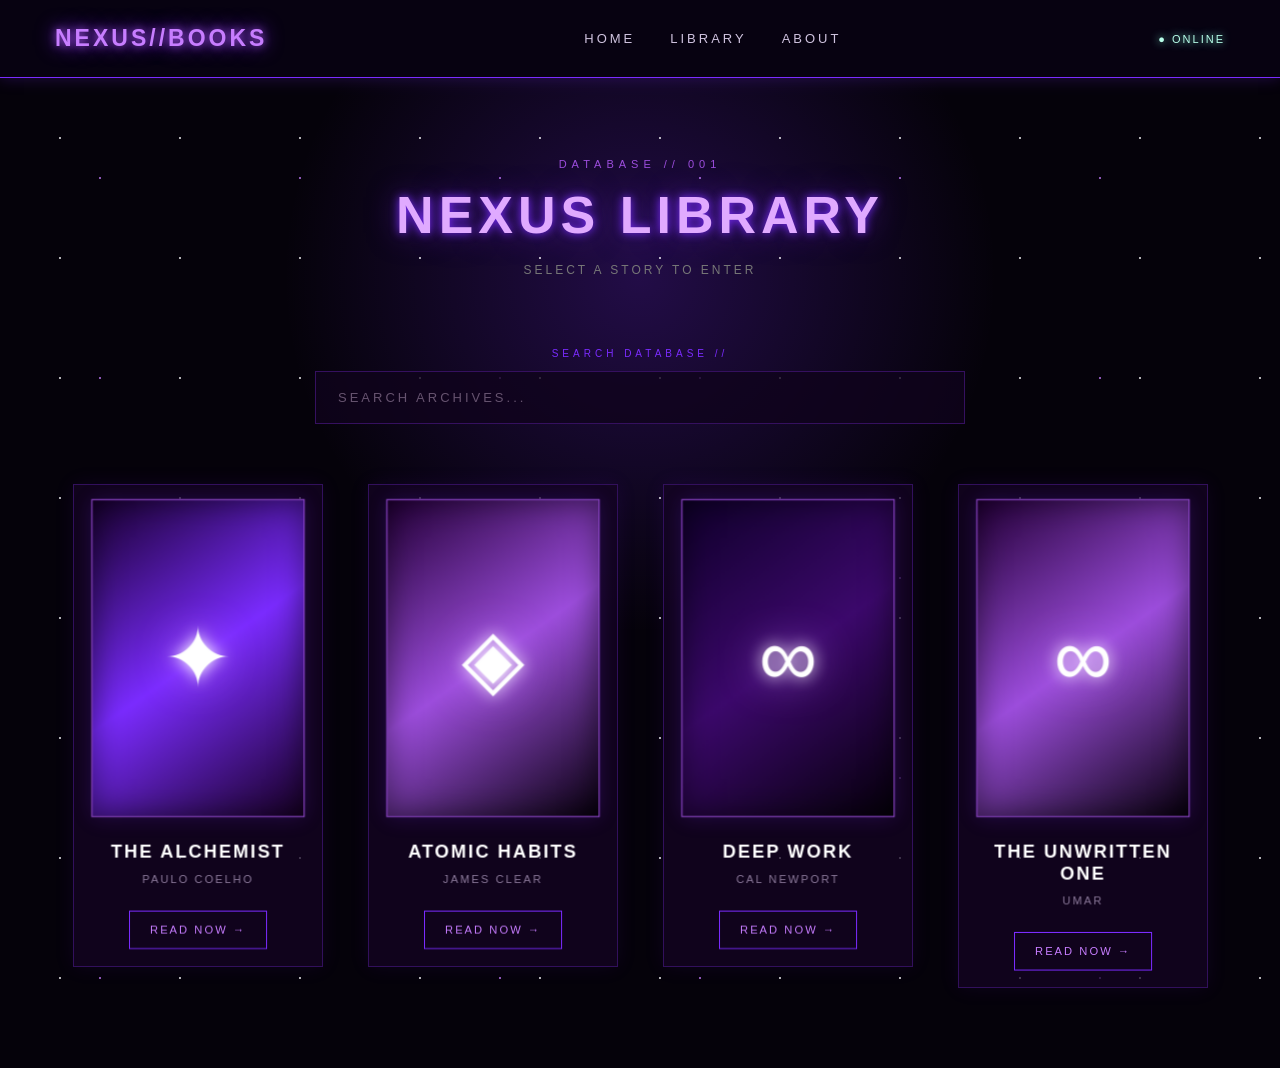
==== library.html @ 81592c5c "Initial NEXUS BOOKS website" ====
<!DOCTYPE html>

<html lang="en">

<head>

    <meta charset="UTF-8">

    <meta name="viewport"
          content="width=device-width, initial-scale=1.0">

    <title>NEXUS//BOOKS — Library</title>

    <link rel="stylesheet"
          href="css/style.css">

</head>


<body>

<header>

    <div class="logo">
        NEXUS//BOOKS
    </div>

    <nav>

        <a href="index.html">
            HOME
        </a>

        <a href="library.html">
            LIBRARY
        </a>

        <a href="about.html">
            ABOUT
        </a>

    </nav>

    <div class="status">
        ● ONLINE
    </div>

</header>


<main class="library">

    <div class="stars"></div>


    <section class="library-title">

        <p>
            DATABASE // 001
        </p>

        <h1>
            NEXUS LIBRARY
        </h1>

        <span>
            SELECT A STORY TO ENTER
        </span>

    </section>
<div class="library-search">

    <span>SEARCH DATABASE //</span>

    <input
        type="text"
        id="book-search"
        placeholder="SEARCH ARCHIVES..."
        autocomplete="off"
    >

</div>

    <section class="book-grid">


        <!-- BOOK 1 -->
    <div class="book-float">

    
        <article class="book-card">

            <div class="cover">
                <div class="cover-symbol">✦</div>
            </div>

            <h2>
                THE ALCHEMIST
            </h2>

            <p>
                PAULO COELHO
            </p>

            <a href="reader.html?book=alchemist"
               class="read-button open-book">

                READ NOW →

            </a>

        </article>

    </div>


        <!-- BOOK 2 -->
    <div class="book-float">

    
        <article class="book-card">

            <div class="cover purple">
                <div class="cover-symbol">◈</div>
            </div>

            <h2>
                ATOMIC HABITS
            </h2>

            <p>
                JAMES CLEAR
            </p>

            <a href="reader.html?book=atomic"
               class="read-button open-book">

                READ NOW →

            </a>

        </article>

    </div>
        <!-- BOOK 3 -->
    <div class="book-float">

    
        <article class="book-card">

            <div class="cover blue">
                <div class="cover-symbol">∞</div>
            </div>

            <h2>
                DEEP WORK
            </h2>

            <p>
                CAL NEWPORT
            </p>

            <a href="reader.html?book=deepwork"
               class="read-button open-book">

                READ NOW →

            </a>

        </article>

    </div>
        <!-- BOOK 4 -->
    <div class="book-float">

    
        <article class="book-card">

           <div class="cover purple">
                <div class="cover-symbol">∞</div>
            </div>


             <h2>
                THE UNWRITTEN ONE
            </h2>

            <p>
                UMAR
            </p>

            <a href="reader.html?book=unwritten"
                class="read-button open-book">

                READ NOW →

            </a>

        </article>
    </div>

    </section>

</main>
<div class="book-transition">

    <div class="transition-book">
        ✦
    </div>

    <p>
        OPENING ARCHIVE...
    </p>

</div>

<script src="js/script.js"></script>
</body>

</html>
---- css/style.css ----
* {
    margin: 0;
    padding: 0;
    box-sizing: border-box;
}

body {
    background: #05020a;
    color: #ffffff;
    font-family: Arial, sans-serif;
}


/* =========================
   NAVIGATION
========================= */

header {
    height: 78px;

    display: flex;
    align-items: center;
    justify-content: space-between;

    padding: 0 55px;

    background: rgba(8, 3, 18, 0.9);

    border-bottom: 1px solid #7b2cff;

    box-shadow:
        0 0 15px rgba(123, 44, 255, 0.25);

    position: relative;
    z-index: 10;
}


.logo {
    color: #c77dff;

    font-size: 23px;

    font-weight: bold;

    letter-spacing: 3px;

    text-shadow:
        0 0 8px #9d4edd,
        0 0 20px #7b2cff;
}


nav {
    display: flex;

    gap: 35px;
}


nav a {
    color: #cfc3df;

    text-decoration: none;

    font-size: 13px;

    letter-spacing: 3px;

    transition: 0.3s;
}


nav a:hover {
    color: #e0aaff;

    text-shadow:
        0 0 8px #c77dff,
        0 0 20px #7b2cff;
}


.status {
    color: #b8ffea;

    font-size: 11px;

    letter-spacing: 2px;

    text-shadow:
        0 0 8px #7bffda;
}


/* =========================
   HERO
========================= */

.hero {

    min-height: calc(100vh - 78px);

    display: flex;

    align-items: center;

    padding-left: 100px;

    position: relative;

    overflow: hidden;


    background:

        radial-gradient(
            circle at 75% 45%,
            rgba(123, 44, 255, 0.35),
            transparent 25%
        ),

        radial-gradient(
            circle at 25% 80%,
            rgba(157, 78, 221, 0.15),
            transparent 30%
        ),

        linear-gradient(
            135deg,
            #030107,
            #0b0315,
            #120522,
            #05020a
        );
}


/* PURPLE GLOW */

.hero::before {

    content: "";

    position: absolute;

    width: 500px;

    height: 500px;

    right: 8%;

    top: 50%;

    transform: translateY(-50%);

    border-radius: 50%;

    border: 1px solid rgba(199, 125, 255, 0.25);

    box-shadow:

        0 0 40px rgba(123, 44, 255, 0.2),

        0 0 100px rgba(123, 44, 255, 0.15),

        inset 0 0 60px rgba(123, 44, 255, 0.1);
}


/* SECOND HOLOGRAM RING */

.hero::after {

    content: "";

    position: absolute;

    width: 300px;

    height: 300px;

    right: 15%;

    top: 50%;

    transform: translateY(-50%);

    border-radius: 50%;

    border: 1px solid rgba(224, 170, 255, 0.3);

    box-shadow:
        0 0 30px rgba(199, 125, 255, 0.25);

}


/* =========================
   HERO CONTENT
========================= */

.hero-content {

    max-width: 720px;

    position: relative;

    z-index: 2;
}


.system-text {

    color: #c77dff;

    letter-spacing: 5px;

    font-size: 12px;

    margin-bottom: 28px;

    text-shadow:
        0 0 10px #7b2cff;
}


.hero h1 {

    font-size: 76px;

    line-height: 0.95;

    letter-spacing: 4px;

    margin-bottom: 30px;

    background:

        linear-gradient(
            90deg,
            #ffffff,
            #e0aaff,
            #9d4edd
        );

    -webkit-background-clip: text;

    -webkit-text-fill-color: transparent;

    text-shadow:
        0 0 30px rgba(157, 78, 221, 0.2);
}


.hero-text {

    color: #9f91ad;

    font-size: 18px;

    line-height: 1.7;

    margin-bottom: 40px;

    max-width: 500px;
}


/* =========================
   FUTURISTIC BUTTON
========================= */

.cyber-button {

    display: inline-block;

    padding: 17px 32px;

    color: #e0aaff;

    text-decoration: none;

    letter-spacing: 3px;

    font-size: 13px;

    border: 1px solid #9d4edd;

    background: rgba(123, 44, 255, 0.08);

    box-shadow:

        0 0 10px rgba(123, 44, 255, 0.3),

        inset 0 0 10px rgba(123, 44, 255, 0.08);

    transition: 0.3s;
}


.cyber-button:hover {

    color: white;

    background: #7b2cff;

    box-shadow:

        0 0 15px #7b2cff,

        0 0 40px rgba(123, 44, 255, 0.6);

    transform: translateY(-2px);
}


/* =========================
   FUTURISTIC GRID
========================= */

.hero {

    background-image:

        linear-gradient(
            rgba(123, 44, 255, 0.025) 1px,
            transparent 1px
        ),

        linear-gradient(
            90deg,
            rgba(123, 44, 255, 0.025) 1px,
            transparent 1px
        ),

        radial-gradient(
            circle at 75% 45%,
            rgba(123, 44, 255, 0.35),
            transparent 25%
        ),

        linear-gradient(
            135deg,
            #030107,
            #0b0315,
            #120522,
            #05020a
        );

    background-size:
        50px 50px,
        50px 50px,
        auto,
        auto;
}


/* =========================
   MOBILE
========================= */

@media (max-width: 700px) {

    header {
        padding: 0 20px;
    }

    nav {
        display: none;
    }

    .hero {
        padding: 40px;
    }

    .hero h1 {
        font-size: 48px;
    }

    .hero::before {
        right: -200px;
    }

    .hero::after {
        right: -100px;
    }
}

/* =========================
   SPACE MOTION EFFECT
========================= */

body {
    overflow-x: hidden;
}


/* Moving space background */

.hero {
    animation: spaceMove 18s ease-in-out infinite alternate;
}


@keyframes spaceMove {

    0% {
        background-position:
            0% 0%,
            0% 0%,
            0% 0%,
            0% 0%;
    }

    50% {
        background-position:
            80px 40px,
            -60px 30px,
            20% 40%,
            0% 0%;
    }

    100% {
        background-position:
            150px 80px,
            -120px 60px,
            30% 50%,
            0% 0%;
    }

}

/* =========================
   FLOATING STARS
========================= */

.stars {

    position: absolute;

    inset: 0;

    pointer-events: none;

    opacity: 0.7;

    background-image:

        radial-gradient(
            circle,
            #ffffff 1px,
            transparent 1px
        ),

        radial-gradient(
            circle,
            #c77dff 1px,
            transparent 1px
        );

    background-size:
        120px 120px,
        200px 200px;

    animation:
        starsMove 30s linear infinite;

}


@keyframes starsMove {

    from {
        transform: translate(0, 0);
    }

    to {
        transform: translate(-200px, 120px);
    }

}

/* =========================
   FLOATING PLANET
========================= */

.planet {
    position: relative;

    width: 180px;
    height: 180px;

    border-radius: 50%;

    background:
        radial-gradient(
            circle at 35% 30%,
            #d8b4fe,
            #7b2cff 35%,
            #25004a 70%,
            #09000f
        );

    box-shadow:
        0 0 25px #7b2cff,
        0 0 70px rgba(123, 44, 255, 0.6),
        0 0 140px rgba(123, 44, 255, 0.3);

    transition: transform 0.2s ease-out;
}
    


.planet::before {

    content: "";

    position: absolute;

    width: 280px;

    height: 70px;

    left: -50px;

    top: 55px;

    border: 1px solid rgba(224, 170, 255, 0.6);

    border-radius: 50%;

    transform: rotate(-20deg);

    box-shadow:
        0 0 15px rgba(199, 125, 255, 0.5);

}

/* =========================
   NEXUS LIBRARY
========================= */

.library {

    min-height: calc(100vh - 78px);

    position: relative;

    overflow: hidden;

    padding: 80px 60px;

    background:

        radial-gradient(
            circle at 50% 20%,
            rgba(123, 44, 255, 0.25),
            transparent 35%
        ),

        #05020a;

}


/* TITLE */

.library-title {

    text-align: center;

    position: relative;

    z-index: 2;

    margin-bottom: 70px;

}


.library-title p {

    color: #9d4edd;

    letter-spacing: 5px;

    font-size: 11px;

    margin-bottom: 15px;

}


.library-title h1 {

    font-size: 52px;

    letter-spacing: 5px;

    margin-bottom: 15px;

    color: #e0aaff;

    text-shadow:

        0 0 10px #7b2cff,

        0 0 30px rgba(123,44,255,0.5);

}


.library-title span {

    color: #777;

    font-size: 12px;

    letter-spacing: 3px;

}


/* BOOK GRID */

.book-grid {

    display: flex;

    justify-content: center;

    gap: 45px;

    flex-wrap: wrap;

    position: relative;

    z-index: 2;

}


/* BOOK CARD */

.book-card {

    width: 250px;

    padding: 20px;

    text-align: center;

    background:

        rgba(20, 5, 35, 0.75);

    border: 1px solid #32105c;

    box-shadow:

        0 0 20px rgba(123,44,255,0.08);

    transition: 0.4s;

}


.book-card:hover {

    transform:
        translateY(-15px)
        scale(1.03);

    border-color: #9d4edd;

    box-shadow:

        0 0 15px #7b2cff,

        0 0 45px rgba(123,44,255,0.35);

}


/* BOOK COVER */

.cover {

    height: 310px;

    margin-bottom: 25px;

    display: flex;

    align-items: center;

    justify-content: center;

    background:

        linear-gradient(
            145deg,
            #19002f,
            #7b2cff,
            #170024
        );

    border: 1px solid #9d4edd;

    box-shadow:

        inset 0 0 30px rgba(0,0,0,0.5),

        0 0 20px rgba(123,44,255,0.2);

}


.cover.purple {

    background:

        linear-gradient(
            145deg,
            #240038,
            #9d4edd,
            #08000e
        );

}


.cover.blue {

    background:

        linear-gradient(
            145deg,
            #10002b,
            #3c096c,
            #05000a
        );

}


.cover-symbol {

    font-size: 80px;

    color: #ffffff;

    text-shadow:

        0 0 15px #ffffff,

        0 0 40px #c77dff;

}


.book-card h2 {

    font-size: 18px;

    letter-spacing: 2px;

    margin-bottom: 10px;

}


.book-card p {

    color: #8d7b9c;

    font-size: 11px;

    letter-spacing: 2px;

    margin-bottom: 25px;

}


/* READ BUTTON */

.read-button {

    display: inline-block;

    padding: 12px 20px;

    border: 1px solid #7b2cff;

    color: #c77dff;

    text-decoration: none;

    font-size: 11px;

    letter-spacing: 2px;

    transition: 0.3s;

}


.read-button:hover {

    background: #7b2cff;

    color: white;

    box-shadow:

        0 0 15px #7b2cff,

        0 0 35px rgba(123,44,255,0.5);

}


/* MOBILE */

@media (max-width: 700px) {

    .library {

        padding: 60px 20px;

    }

    .library-title h1 {

        font-size: 36px;

    }

}

/* =========================
   FUTURISTIC READER
========================= */

.reader {

    min-height: calc(100vh - 78px);

    position: relative;

    overflow: hidden;

    padding: 70px 20px;

    background:

        radial-gradient(
            circle at 50% 20%,
            rgba(123, 44, 255, 0.25),
            transparent 35%
        ),

        linear-gradient(
            135deg,
            #030107,
            #0c0317,
            #05020a
        );

}


/* MOVING SPACE */

.reader-stars {

    position: absolute;

    inset: 0;

    pointer-events: none;

    background-image:

        radial-gradient(
            circle,
            rgba(255,255,255,0.8) 1px,
            transparent 1px
        ),

        radial-gradient(
            circle,
            rgba(199,125,255,0.6) 1px,
            transparent 1px
        );

    background-size:
        130px 130px,
        220px 220px;

    animation:
        readerStars 35s linear infinite;

}


@keyframes readerStars {

    from {
        transform: translate(0, 0);
    }

    to {
        transform: translate(-200px, 150px);
    }

}


/* READER HEADER */

.reader-header {

    position: relative;

    z-index: 2;

    text-align: center;

    margin-bottom: 45px;

}


.reader-header p {

    color: #9d4edd;

    font-size: 11px;

    letter-spacing: 5px;

    margin-bottom: 15px;

}


.reader-header h1 {

    font-size: 48px;

    letter-spacing: 5px;

    color: #e0aaff;

    text-shadow:

        0 0 10px #7b2cff,

        0 0 30px rgba(123,44,255,0.5);

    margin-bottom: 15px;

}


.reader-header span {

    color: #887995;

    letter-spacing: 3px;

    font-size: 12px;

}


/* READING PANEL */

.reading-panel {

    position: relative;

    z-index: 2;

    max-width: 850px;

    margin: auto;

    padding: 60px 75px;

    background:

        rgba(10, 3, 20, 0.88);

    border:

        1px solid #35105f;

    box-shadow:

        0 0 30px rgba(123,44,255,0.12),

        inset 0 0 40px rgba(123,44,255,0.03);

}


/* CHAPTER */

.chapter-number {

    color: #9d4edd;

    font-size: 11px;

    letter-spacing: 4px;

    margin-bottom: 15px;

}


.chapter h2 {

    color: #ffffff;

    font-size: 32px;

    margin-bottom: 35px;

}


.chapter p {

    color: #b9aabe;

    font-family: Georgia, serif;

    font-size: inherit;

    line-height: 2;

    margin-bottom: 25px;

}


/* CONTROLS */

.reader-controls {

    position: relative;

    z-index: 2;

    max-width: 850px;

    margin: 25px auto 0;

    display: flex;

    justify-content: space-between;

    align-items: center;

}


.reader-controls button {

    background: transparent;

    border: 1px solid #7b2cff;

    color: #c77dff;

    padding: 12px 20px;

    letter-spacing: 2px;

    cursor: pointer;

}


.reader-controls button:hover {

    background: #7b2cff;

    color: white;

    box-shadow:

        0 0 15px #7b2cff;

}


.reader-controls span {

    color: #716477;

    font-size: 11px;

    letter-spacing: 3px;

}


/* MOBILE */

@media (max-width: 700px) {

    .reader {

        padding: 50px 15px;

    }

    .reader-header h1 {

        font-size: 32px;

    }

    .reading-panel {

        padding: 35px 25px;

    }

    .chapter p {

        font-size: inherit;
        

    }

    .reader-controls span {

        display: none;

    }

}

/* =========================
   READING PROGRESS
========================= */

.progress-container {

    position: fixed;

    top: 78px;
    left: 0;

    width: 100%;
    height: 3px;

    background: #160726;

    z-index: 100;

}


#progress-bar {

    width: 0%;

    height: 100%;

    background: linear-gradient(
        90deg,
        #7b2cff,
        #c77dff,
        #ffffff
    );

    box-shadow:
        0 0 10px #9d4edd,
        0 0 20px #7b2cff;

    transition: width 0.5s ease;

}

/* =========================
   READER TOOLS
========================= */

.reader-tools {

    position: relative;

    z-index: 2;

    max-width: 850px;

    margin: 0 auto 15px;

    display: flex;

    justify-content: flex-end;

    align-items: center;

    gap: 10px;

}


.reader-tools span {

    color: #6f6278;

    font-size: 10px;

    letter-spacing: 2px;

}


.reader-tools button {

    width: 40px;
    height: 32px;

    background: rgba(123, 44, 255, 0.08);

    border: 1px solid #35105f;

    color: #c77dff;

    cursor: pointer;

}


.reader-tools button:hover {

    border-color: #9d4edd;

    box-shadow:
        0 0 10px rgba(157, 78, 221, 0.5);

}

#book-content {
    font-size: 18px;
} 

.page-change {

    animation: pageShift 0.45s ease;

}


@keyframes pageShift {

    0% {

        opacity: 0;

        transform:
            translateY(15px);

    }

    100% {

        opacity: 1;

        transform:
            translateY(0);

    }

}

/* =========================
   3D FLOATING BOOKS
========================= */

/* FLOATING WRAPPER */

.book-float {
    animation: bookFloat 5s ease-in-out infinite;
}

.book-float:nth-child(2) {
    animation-delay: 1s;
}

.book-float:nth-child(3) {
    animation-delay: 2s;
}

.book-float:nth-child(4) {
    animation-delay: 3s;
}

@keyframes bookFloat {

    0%, 100% {
        transform: translateY(0);
    }

    50% {
        transform: translateY(-12px);
    }
}

@keyframes bookFloat {

    0%, 100% {
        transform: translateY(0);
    }

    50% {
        transform: translateY(-12px);
    }
}

.book-card {
    transform-style: preserve-3d;
    will-change: transform;
}

.book-card .cover {
    transform: translateZ(25px);
}

.book-card h2,
.book-card p,
.book-card .read-button {
    position: relative;
    transform: translateZ(15px);
}

.book-float {
    perspective: 1000px;
}

.book-card {
    transition:
        transform 0.15s ease,
        box-shadow 0.3s ease,
        border-color 0.3s ease;
}

.stars {
    transition: transform 0.2s ease-out;
}

.planet {
    transition: transform 0.25s ease-out;
}

/* =========================
   PLANET FLOAT WRAPPER
========================= */

.planet-float {
    position: absolute;

    width: 180px;
    height: 180px;

    right: 18%;
    top: 50%;

    animation: planetFloat 6s ease-in-out infinite;

    z-index: 1;
}


@keyframes planetFloat {

    0%, 100% {
        transform: translateY(-50%);
    }

    50% {
        transform: translateY(calc(-50% - 20px));
    }

}

/* =========================
   NEXUS WARP TRANSITION
========================= */

.warp-screen {

    position: fixed;

    inset: 0;

    background: #020006;

    z-index: 9999;

    display: flex;

    align-items: center;

    justify-content: center;

    opacity: 0;

    visibility: hidden;

    overflow: hidden;

    transition:
        opacity 0.3s ease,
        visibility 0.3s ease;
}


/* WHEN WARP STARTS */

.warp-screen.active {

    opacity: 1;

    visibility: visible;
}


/* CENTRAL PORTAL */

.warp-core {

    width: 20px;
    height: 20px;

    border-radius: 50%;

    background: white;

    box-shadow:

        0 0 20px white,

        0 0 50px #c77dff,

        0 0 100px #7b2cff,

        0 0 200px #7b2cff;

}


/* START THE PORTAL EXPLOSION */

.warp-screen.active .warp-core {

    animation:
        warpCore 1.5s ease-in forwards;
}


@keyframes warpCore {

    0% {

        transform: scale(0.2);

        opacity: 0;

    }


    30% {

        transform: scale(1);

        opacity: 1;

    }


    70% {

        transform: scale(12);

    }


    100% {

        transform: scale(100);

        opacity: 1;

    }

}


/* SYSTEM MESSAGE */

.warp-text {

    position: absolute;

    bottom: 15%;

    color: #c77dff;

    font-size: 11px;

    letter-spacing: 5px;

    opacity: 0;

    text-shadow:
        0 0 10px #7b2cff;

}


.warp-screen.active .warp-text {

    animation:
        warpText 1.4s ease forwards;

}


@keyframes warpText {

    0% {
        opacity: 0;
    }

    30% {
        opacity: 1;
    }

    70% {
        opacity: 1;
    }

    100% {
        opacity: 0;
    }

}

.warp-screen::before,
.warp-screen::after {

    content: "";

    position: absolute;

    width: 2px;
    height: 120px;

    background:
        linear-gradient(
            transparent,
            #c77dff,
            white,
            transparent
        );

    top: 50%;
    left: 50%;

    opacity: 0;

}


.warp-screen.active::before {

    animation:
        warpLineOne 0.7s linear infinite;

}


.warp-screen.active::after {

    animation:
        warpLineTwo 0.6s linear infinite;

}


@keyframes warpLineOne {

    from {

        opacity: 0;

        transform:
            translate(-300px, -300px)
            rotate(-45deg)
            scaleY(0.2);

    }

    to {

        opacity: 1;

        transform:
            translate(300px, 300px)
            rotate(-45deg)
            scaleY(4);

    }

}


@keyframes warpLineTwo {

    from {

        opacity: 0;

        transform:
            translate(300px, -300px)
            rotate(45deg)
            scaleY(0.2);

    }

    to {

        opacity: 1;

        transform:
            translate(-300px, 300px)
            rotate(45deg)
            scaleY(4);

    }

}

/* =========================
   BOOK OPEN TRANSITION
========================= */

.book-transition {

    position: fixed;

    inset: 0;

    z-index: 9999;

    background:
        radial-gradient(
            circle,
            #21003d,
            #07000d 60%
        );

    display: flex;

    flex-direction: column;

    align-items: center;

    justify-content: center;

    opacity: 0;

    visibility: hidden;

    transition:
        opacity 0.3s ease,
        visibility 0.3s ease;

}


.book-transition.active {

    opacity: 1;

    visibility: visible;

}


/* FUTURISTIC BOOK */

.transition-book {

    width: 140px;

    height: 210px;

    display: flex;

    align-items: center;

    justify-content: center;

    border: 1px solid #c77dff;

    background:

        linear-gradient(
            135deg,
            #130023,
            #7b2cff,
            #1b0031
        );

    color: white;

    font-size: 60px;

    box-shadow:

        0 0 20px #7b2cff,

        0 0 60px rgba(123,44,255,0.7);

}


.book-transition.active .transition-book {

    animation:
        bookZoom 1.3s ease-in forwards;

}


@keyframes bookZoom {

    0% {

        transform:
            scale(0.4)
            rotateY(45deg);

        opacity: 0;

    }

    35% {

        transform:
            scale(1)
            rotateY(0deg);

        opacity: 1;

    }

    70% {

        transform:
            scale(1.4)
            rotateY(-10deg);

    }

    100% {

        transform:
            scale(7);

        opacity: 0;

    }

}


/* TEXT */

.book-transition p {

    margin-top: 35px;

    color: #c77dff;

    letter-spacing: 5px;

    font-size: 11px;

    opacity: 0;

}


.book-transition.active p {

    animation:
        archiveText 1.1s ease forwards;

}


@keyframes archiveText {

    0% {
        opacity: 0;
    }

    30% {
        opacity: 1;
    }

    75% {
        opacity: 1;
    }

    100% {
        opacity: 0;
    }

}
/* =========================
   NEXUS DATABASE SEARCH
========================= */

.library-search {
    position: relative;
    z-index: 5;

    max-width: 650px;
    margin: 0 auto 60px;

    text-align: center;
}

.library-search span {
    display: block;

    margin-bottom: 12px;

    color: #7b2cff;

    font-size: 10px;
    letter-spacing: 4px;
}

.library-search input {
    width: 100%;

    padding: 18px 22px;

    color: #e0aaff;

    background:
        rgba(15, 3, 28, 0.8);

    border: 1px solid #35105f;
    outline: none;

    font-size: 13px;
    letter-spacing: 3px;

    transition: 0.3s;
}

.library-search input::placeholder {
    color: #66536f;
}

.library-search input:focus {
    border-color: #9d4edd;

    box-shadow:
        0 0 10px rgba(157, 78, 221, 0.5),
        0 0 35px rgba(123, 44, 255, 0.2);
}

/* =========================
   NEXUS ABOUT PAGE
========================= */

.about-page {

    min-height: calc(100vh - 78px);

    position: relative;

    overflow: hidden;

    display: flex;

    align-items: center;

    padding: 80px 10%;

    background:

        radial-gradient(
            circle at 75% 50%,
            rgba(123, 44, 255, 0.28),
            transparent 30%
        ),

        linear-gradient(
            135deg,
            #020005,
            #0b0216,
            #120321,
            #05020a
        );
}


.about-content {

    max-width: 650px;

    position: relative;

    z-index: 3;
}


.about-content h1 {

    font-size: 68px;

    line-height: 1;

    letter-spacing: 4px;

    margin-bottom: 30px;

    background:
        linear-gradient(
            90deg,
            #ffffff,
            #e0aaff,
            #7b2cff
        );

    -webkit-background-clip: text;

    -webkit-text-fill-color: transparent;
}


.about-text {

    max-width: 550px;

    color: #a698ad;

    font-size: 18px;

    line-height: 1.8;

    margin-bottom: 25px;
}


/* GLOWING SPACE ORB */

.about-orb {

    position: absolute;

    right: 12%;

    width: 340px;
    height: 340px;

    border-radius: 50%;

    border:
        1px solid rgba(199,125,255,0.25);

    display: flex;

    align-items: center;

    justify-content: center;

    animation:
        orbFloat 6s ease-in-out infinite;
}


.orb-core {

    width: 140px;
    height: 140px;

    border-radius: 50%;

    background:
        radial-gradient(
            circle at 35% 30%,
            #ffffff,
            #c77dff 20%,
            #7b2cff 55%,
            #170029
        );

    box-shadow:
        0 0 25px #9d4edd,
        0 0 70px rgba(123,44,255,0.6),
        0 0 150px rgba(123,44,255,0.3);
}


@keyframes orbFloat {

    0%, 100% {

        transform:
            translateY(0)
            rotate(0deg);

    }

    50% {

        transform:
            translateY(-20px)
            rotate(8deg);

    }

}


/* MOBILE */

@media (max-width: 800px) {

    .about-page {

        padding: 60px 30px;

    }


    .about-content h1 {

        font-size: 44px;

    }


    .about-orb {

        opacity: 0.25;

        right: -160px;

    }

}

/* =========================
   NEXUS BOOT SCREEN
========================= */

#loader {

    position: fixed;

    inset: 0;

    z-index: 20000;

    display: flex;

    align-items: center;

    justify-content: center;

    background:
        radial-gradient(
            circle at center,
            rgba(123,44,255,0.18),
            transparent 35%
        ),
        #020006;

    transition:
        opacity 0.7s ease,
        visibility 0.7s ease;
}


#loader.hide {

    opacity: 0;

    visibility: hidden;

}


/* BOX */

.loader-box {

    width: 420px;

    max-width: 85%;

    text-align: center;
}


.loader-label {

    color: #7b2cff;

    font-size: 11px;

    letter-spacing: 5px;

    margin-bottom: 20px;
}


.loader-box h1 {

    color: #e0aaff;

    font-size: 30px;

    letter-spacing: 5px;

    margin-bottom: 30px;

    text-shadow:
        0 0 10px #7b2cff,
        0 0 30px rgba(123,44,255,0.5);
}


/* LOADING BAR */

.loader-track {

    width: 100%;

    height: 6px;

    border: 1px solid #35105f;

    background: #0b0214;

    overflow: hidden;

    margin-bottom: 18px;
}


#loader-bar {

    width: 0%;

    height: 100%;

    background:
        linear-gradient(
            90deg,
            #7b2cff,
            #c77dff,
            #ffffff
        );

    box-shadow:
        0 0 15px #9d4edd;

    transition: width 0.15s linear;
}


#loader-percent {

    color: #c77dff;

    font-size: 12px;

    letter-spacing: 3px;

    margin-bottom: 15px;
}


#loader-status {

    color: #66536f;

    font-size: 10px;

    letter-spacing: 3px;
}

/* =========================
   FEATURED SPACE ARCHIVE
========================= */

.featured-section {

    min-height: 100vh;

    position: relative;

    padding: 120px 8%;

    text-align: center;

    overflow: hidden;

    background:

        radial-gradient(
            circle at 50% 0%,
            rgba(123, 44, 255, 0.25),
            transparent 35%
        ),

        radial-gradient(
            circle at 10% 70%,
            rgba(90, 20, 150, 0.12),
            transparent 30%
        ),

        #030107;
}


/* HEADING */

.featured-heading {

    margin-bottom: 70px;

}


.featured-heading p {

    color: #9d4edd;

    font-size: 10px;

    letter-spacing: 5px;

    margin-bottom: 15px;

}


.featured-heading h2 {

    font-size: 50px;

    letter-spacing: 5px;

    color: #e0aaff;

    margin-bottom: 15px;

    text-shadow:
        0 0 20px rgba(123,44,255,0.5);

}


.featured-heading span {

    color: #70647a;

    font-size: 11px;

    letter-spacing: 3px;

}


/* BOOK GRID */

.featured-grid {

    display: flex;

    justify-content: center;

    align-items: center;

    gap: 60px;

    flex-wrap: wrap;

    margin-bottom: 70px;

}


/* BOOK */

.featured-book {

    width: 230px;

    opacity: 0;

    transform: translateY(80px);

    transition:
        opacity 0.9s ease,
        transform 0.9s ease;

}


/* WHEN JAVASCRIPT REVEALS IT */

.featured-book.reveal {

    opacity: 1;

    transform: translateY(0);

}


.featured-cover {

    height: 320px;

    display: flex;

    justify-content: center;

    align-items: center;

    margin-bottom: 25px;

    font-size: 70px;

    color: white;

    border: 1px solid #5b218f;

    background:

        linear-gradient(
            145deg,
            #11001f,
            #40106c,
            #7b2cff,
            #170025
        );

    box-shadow:
        0 0 25px rgba(123,44,255,0.25);

    transition:
        transform 0.4s ease,
        box-shadow 0.4s ease;

}


.featured-book:hover .featured-cover {

    transform:
        translateY(-12px)
        scale(1.03);

    box-shadow:
        0 0 20px #7b2cff,
        0 0 60px rgba(123,44,255,0.4);

}


.featured-book h3 {

    font-size: 15px;

    letter-spacing: 2px;

    margin-bottom: 9px;

}


.featured-book p {

    color: #766a80;

    font-size: 10px;

    letter-spacing: 2px;

    margin-bottom: 20px;

}


.featured-book a {

    color: #c77dff;

    text-decoration: none;

    font-size: 10px;

    letter-spacing: 2px;

}


.featured-book a:hover {

    color: white;

    text-shadow:
        0 0 10px #9d4edd;

}


/* LIBRARY BUTTON */

.featured-library-button {

    display: inline-block;

    padding: 15px 28px;

    color: #c77dff;

    border: 1px solid #7b2cff;

    text-decoration: none;

    font-size: 11px;

    letter-spacing: 3px;

    transition: 0.3s;

}


.featured-library-button:hover {

    background: #7b2cff;

    color: white;

    box-shadow:
        0 0 15px #7b2cff,
        0 0 40px rgba(123,44,255,0.5);

}

/* FEATURED BOOK DELAY ANIMATION */

.featured-book:nth-child(1) {
    transition-delay: 0.1s;
}

.featured-book:nth-child(2) {
    transition-delay: 0.3s;
}

.featured-book:nth-child(3) {
    transition-delay: 0.5s;
}

/* =========================================
   NEXUS MOBILE RESPONSIVE DESIGN
========================================= */

@media (max-width: 768px) {

    /* ---------- NAVIGATION ---------- */

    header {
        height: auto;
        min-height: 70px;

        padding: 15px 20px;

        flex-wrap: wrap;

        gap: 15px;
    }

    .logo {
        font-size: 17px;
        letter-spacing: 2px;
    }

    nav {
        width: 100%;

        display: flex;

        justify-content: center;

        gap: 20px;

        order: 3;
    }

    nav a {
        font-size: 10px;
        letter-spacing: 2px;
    }

    .status {
        font-size: 8px;
    }


    /* ---------- HOME HERO ---------- */

    .hero {
        min-height: 90vh;

        padding:
            80px
            25px
            60px;

        align-items: center;
    }

    .hero-content {
        width: 100%;
        max-width: 100%;

        position: relative;

        z-index: 5;
    }

    .system-text {
        font-size: 9px;

        letter-spacing: 3px;
    }

    .hero h1 {
        font-size: 45px;

        line-height: 1;

        letter-spacing: 2px;
    }

    .hero-text {
        font-size: 15px;

        max-width: 320px;
    }

    .cyber-button {
        padding: 14px 20px;

        font-size: 10px;

        letter-spacing: 2px;
    }


    /* ---------- PLANET ---------- */

    .planet-float {
        width: 130px;
        height: 130px;

        right: -35px;
        top: 65%;

        opacity: 0.55;
    }

    .planet {
        width: 130px;
        height: 130px;
    }

    .planet::before {
        width: 200px;
        height: 50px;

        left: -35px;
        top: 40px;
    }


    /* ---------- LIBRARY ---------- */

    .library {
        padding:
            60px
            20px;
    }

    .library-title {
        margin-bottom: 45px;
    }

    .library-title h1 {
        font-size: 34px;

        letter-spacing: 3px;
    }

    .library-title p {
        font-size: 9px;
    }

    .library-title span {
        font-size: 9px;

        letter-spacing: 2px;
    }


    /* ---------- SEARCH ---------- */

    .library-search {
        width: 100%;

        margin-bottom: 45px;
    }

    .library-search input {
        padding: 15px;

        font-size: 11px;
    }


    /* ---------- BOOKS ---------- */

    .book-grid {
        display: grid;

        grid-template-columns:
            repeat(2, 1fr);

        gap: 25px 15px;

        align-items: start;
    }

    .book-float {
        width: 100%;
    }

    .book-card {
        width: 100%;

        padding: 12px;
    }

    .cover {
        height: 230px;

        margin-bottom: 18px;
    }

    .cover-symbol {
        font-size: 50px;
    }

    .book-card h2 {
        font-size: 13px;

        letter-spacing: 1px;
    }

    .book-card p {
        font-size: 8px;
    }

    .read-button {
        padding: 10px 12px;

        font-size: 8px;
    }


    /* ---------- READER ---------- */

    .reader {
        padding:
            50px
            15px;
    }

    .reader-header {
        margin-bottom: 30px;
    }

    .reader-header h1 {
        font-size: 30px;

        letter-spacing: 3px;
    }

    .reading-panel {
        width: 100%;

        padding:
            35px
            22px;
    }

    #book-content {
        font-size: 16px;
    }

    .chapter p {
        line-height: 1.8;
    }

    .reader-tools {
        width: 100%;
    }

    .reader-controls {
        width: 100%;

        gap: 10px;
    }

    .reader-controls button {
        padding: 11px 12px;

        font-size: 9px;
    }


    /* ---------- ABOUT ---------- */

    .about-page {
        padding:
            70px
            25px;
    }

    .about-content h1 {
        font-size: 42px;
    }

    .about-text {
        font-size: 15px;
    }

    .about-orb {
        width: 250px;
        height: 250px;

        right: -130px;

        opacity: 0.25;
    }


    /* ---------- FEATURED BOOKS ---------- */

    .featured-section {
        padding:
            90px
            20px;
    }

    .featured-heading h2 {
        font-size: 34px;
    }

    .featured-grid {
        gap: 50px;
    }

    .featured-book {
        width: 200px;
    }

    .featured-cover {
        height: 280px;
    }

}

/* VERY SMALL PHONES */

@media (max-width: 480px) {

    .hero h1 {
        font-size: 37px;
    }

    .book-grid {
        grid-template-columns: 1fr;
    }

    .book-card {
        max-width: 280px;

        margin: auto;
    }

    .cover {
        height: 350px;
    }

    .library-title h1 {
        font-size: 28px;
    }

    .reader-header h1 {
        font-size: 25px;
    }

    .reading-panel {
        padding:
            30px
            18px;
    }

}
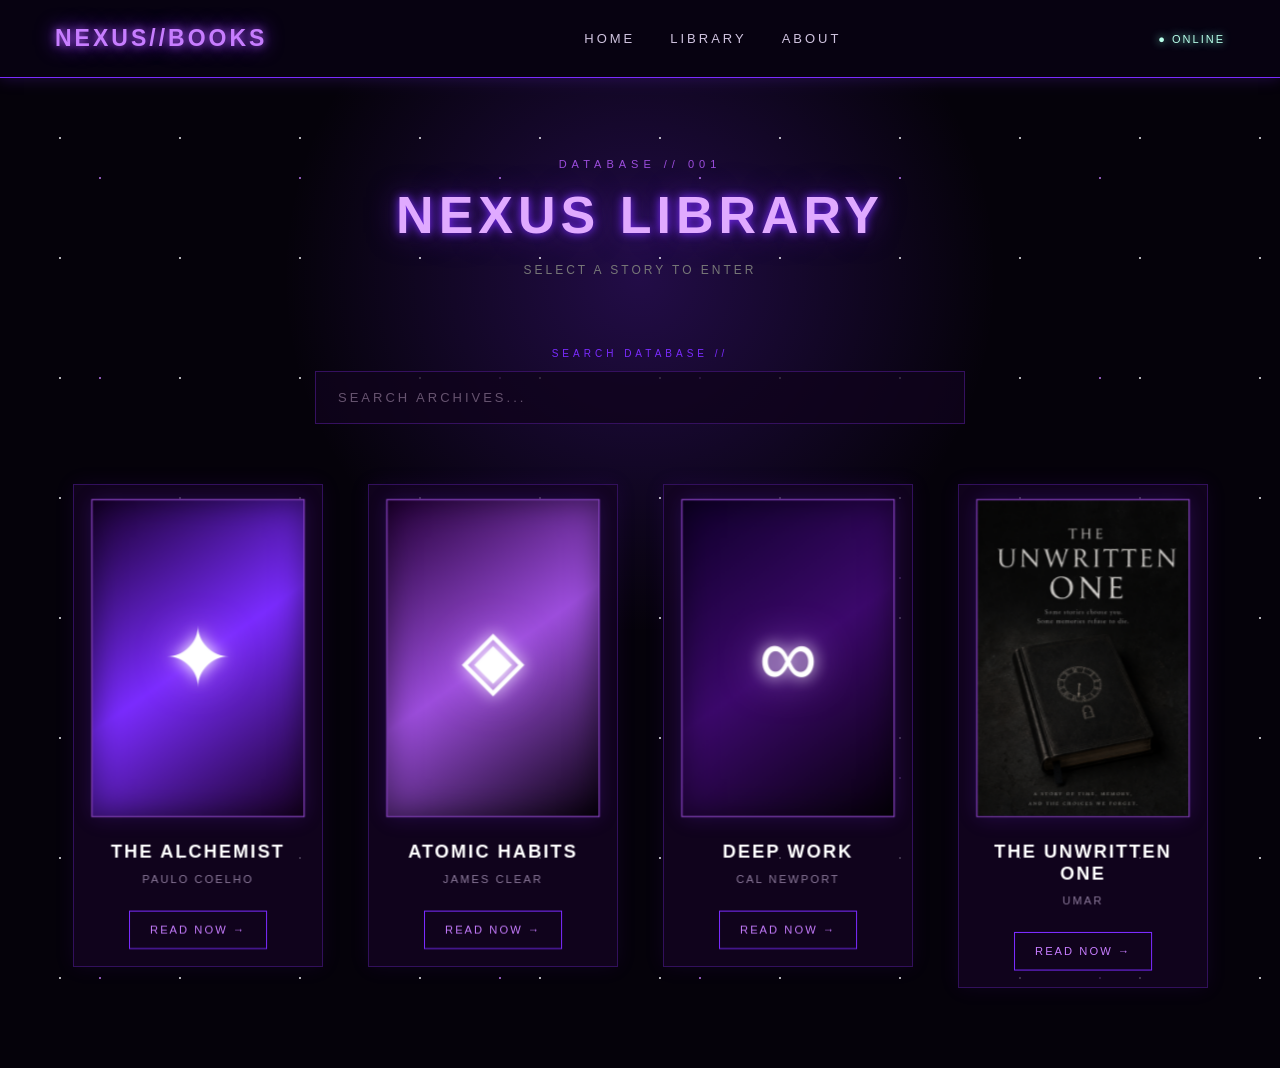
==== commit 6e4004fa: "Add The Unwritten One book and reader updates" ====
--- a/library.html
+++ b/library.html
@@ -176,8 +176,13 @@
     
         <article class="book-card">
 
-           <div class="cover purple">
-                <div class="cover-symbol">∞</div>
+            <div class="cover">
+
+                <img
+                    src="images/covers/unwritten.jpg"
+                    alt="The Unwritten One book cover"
+                >
+
             </div>
 
 
--- a/css/style.css
+++ b/css/style.css
@@ -2843,4 +2843,33 @@
             18px;
     }
 
+}
+
+/* REAL BOOK COVERS */
+
+.cover img {
+    width: 100%;
+    height: 100%;
+
+    object-fit: cover;
+
+    display: block;
+}
+
+.cover {
+    overflow: hidden;
+}
+
+.cover img {
+    width: 100%;
+    height: 100%;
+    object-fit: cover;
+    display: block;
+}
+.cover img {
+    width: 100%;
+    height: 100%;
+    object-fit: contain;
+    display: block;
+    background: #0a0012;
 }
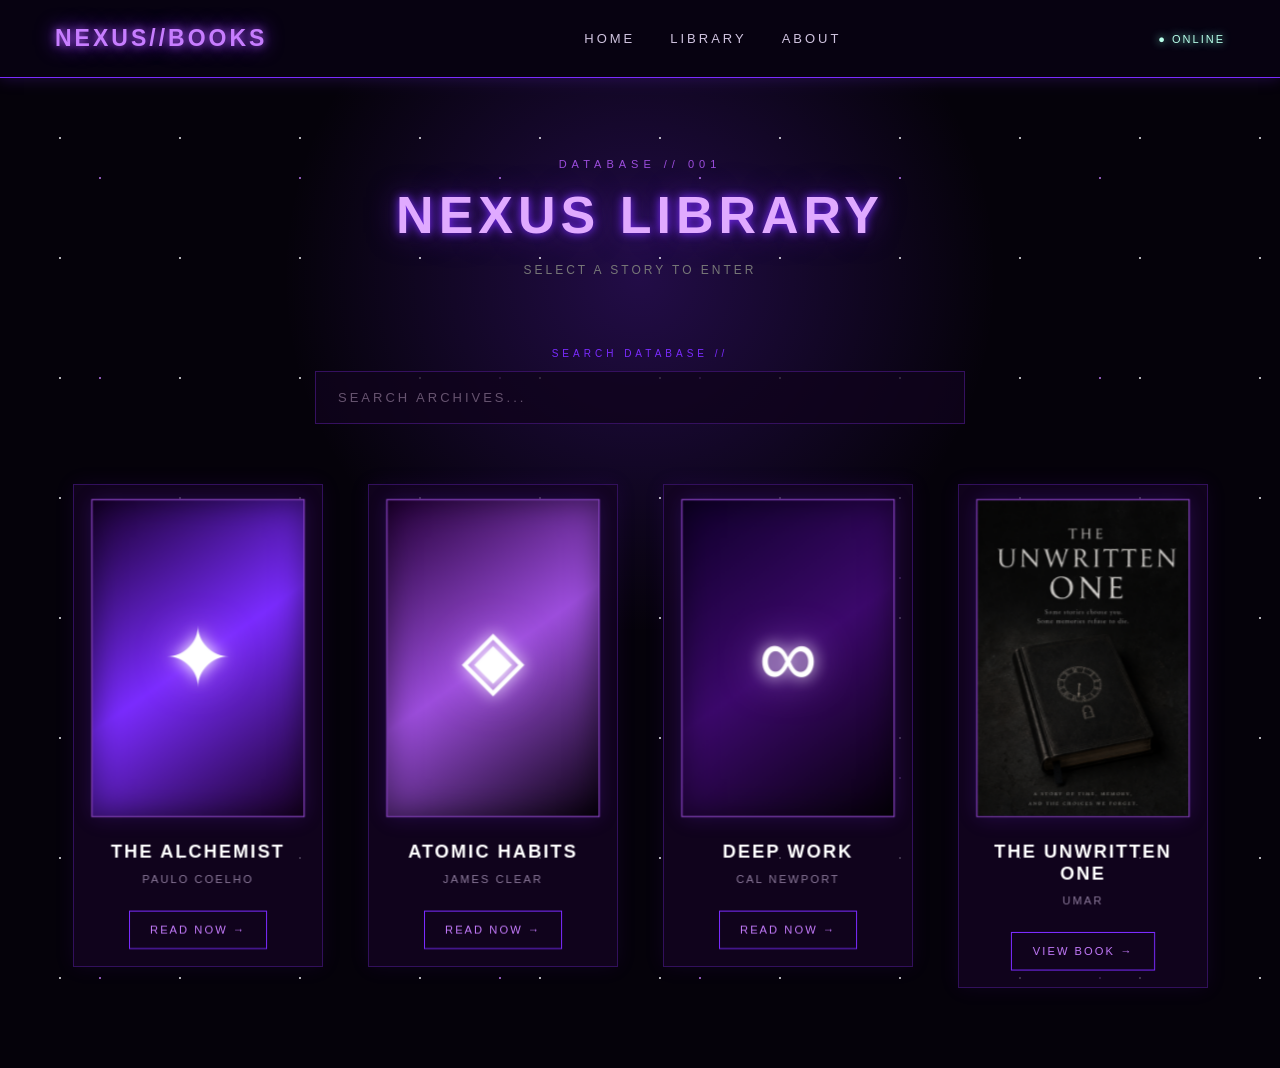
==== commit f0d972b7: "Add Unwritten One cover and book page" ====
--- a/library.html
+++ b/library.html
@@ -179,8 +179,9 @@
             <div class="cover">
 
                 <img
-                    src="images/covers/unwritten.jpg"
+                    src="images/covers/unwritten.png"
                     alt="The Unwritten One book cover"
+                    class="unwritten-cover"
                 >
 
             </div>
@@ -194,10 +195,10 @@
                 UMAR
             </p>
 
-            <a href="reader.html?book=unwritten"
-                class="read-button open-book">
-
-                READ NOW →
+            <a href="book.html"
+                class="read-button">
+
+                VIEW BOOK →
 
             </a>
 
--- a/css/style.css
+++ b/css/style.css
@@ -2872,4 +2872,292 @@
     object-fit: contain;
     display: block;
     background: #0a0012;
+}
+
+/* =========================================
+   BOOK DETAILS PAGE
+========================================= */
+
+.book-details-page {
+
+    min-height: calc(100vh - 78px);
+
+    position: relative;
+
+    overflow: hidden;
+
+    display: flex;
+
+    align-items: center;
+
+    justify-content: center;
+
+    padding: 80px 8%;
+
+    background:
+
+        radial-gradient(
+            circle at 25% 50%,
+            rgba(123,44,255,0.25),
+            transparent 30%
+        ),
+
+        linear-gradient(
+            135deg,
+            #020005,
+            #0b0216,
+            #120321,
+            #05020a
+        );
+}
+
+
+.book-details {
+
+    width: 100%;
+
+    max-width: 1050px;
+
+    position: relative;
+
+    z-index: 3;
+
+    display: grid;
+
+    grid-template-columns:
+        340px 1fr;
+
+    gap: 80px;
+
+    align-items: center;
+}
+
+
+/* COVER */
+
+.details-cover {
+
+    height: 500px;
+
+    border: 1px solid #7b2cff;
+
+    box-shadow:
+
+        0 0 20px rgba(123,44,255,0.4),
+
+        0 0 80px rgba(123,44,255,0.15);
+
+    overflow: hidden;
+
+    transition: 0.4s;
+}
+
+
+.details-cover:hover {
+
+    transform:
+        translateY(-10px)
+        rotateY(-5deg);
+
+    box-shadow:
+
+        0 0 25px #7b2cff,
+
+        0 0 80px rgba(123,44,255,0.4);
+}
+
+
+.details-cover img {
+
+    width: 100%;
+
+    height: 100%;
+
+    object-fit: cover;
+
+    display: block;
+}
+
+
+/* INFORMATION */
+
+.details-info h1 {
+
+    font-size: 55px;
+
+    line-height: 1;
+
+    letter-spacing: 4px;
+
+    margin-bottom: 15px;
+
+    color: #e0aaff;
+
+    text-shadow:
+        0 0 25px rgba(123,44,255,0.5);
+}
+
+
+.details-author {
+
+    color: #8e7a9d;
+
+    letter-spacing: 4px;
+
+    font-size: 11px;
+
+    margin-bottom: 30px;
+}
+
+
+.book-tags {
+
+    display: flex;
+
+    flex-wrap: wrap;
+
+    gap: 10px;
+
+    margin-bottom: 30px;
+}
+
+
+.book-tags span {
+
+    padding: 8px 12px;
+
+    border: 1px solid #45206c;
+
+    color: #c77dff;
+
+    font-size: 9px;
+
+    letter-spacing: 2px;
+
+    background:
+        rgba(123,44,255,0.06);
+}
+
+
+.book-description {
+
+    max-width: 600px;
+
+    color: #aa9bb2;
+
+    font-size: 17px;
+
+    line-height: 1.8;
+
+    margin-bottom: 30px;
+}
+
+
+.book-meta {
+
+    margin-bottom: 35px;
+}
+
+
+.book-meta p {
+
+    color: #77687f;
+
+    font-size: 11px;
+
+    letter-spacing: 2px;
+
+    margin-bottom: 10px;
+}
+
+
+.book-meta strong {
+
+    color: #c77dff;
+}
+
+
+/* MOBILE */
+
+@media (max-width: 800px) {
+
+    .book-details-page {
+
+        padding:
+            60px
+            25px;
+
+    }
+
+
+    .book-details {
+
+        grid-template-columns:
+            1fr;
+
+        gap: 45px;
+
+    }
+
+
+    .details-cover {
+
+        width: 260px;
+
+        height: 390px;
+
+        margin: auto;
+
+    }
+
+
+    .details-info {
+
+        text-align: center;
+
+    }
+
+
+    .details-info h1 {
+
+        font-size: 38px;
+
+    }
+
+
+    .book-tags {
+
+        justify-content: center;
+
+    }
+
+
+    .book-description {
+
+        margin-left: auto;
+
+        margin-right: auto;
+
+    }
+
+}
+
+.details-cover img {
+    width: 100%;
+    height: 100%;
+    object-fit: cover;
+    display: block;
+}
+
+/* THE UNWRITTEN ONE COVER */
+
+.featured-cover-image {
+    width: 100%;
+    height: 100%;
+    object-fit: cover;
+    display: block;
+}
+
+.featured-cover {
+    overflow: hidden;
 }
